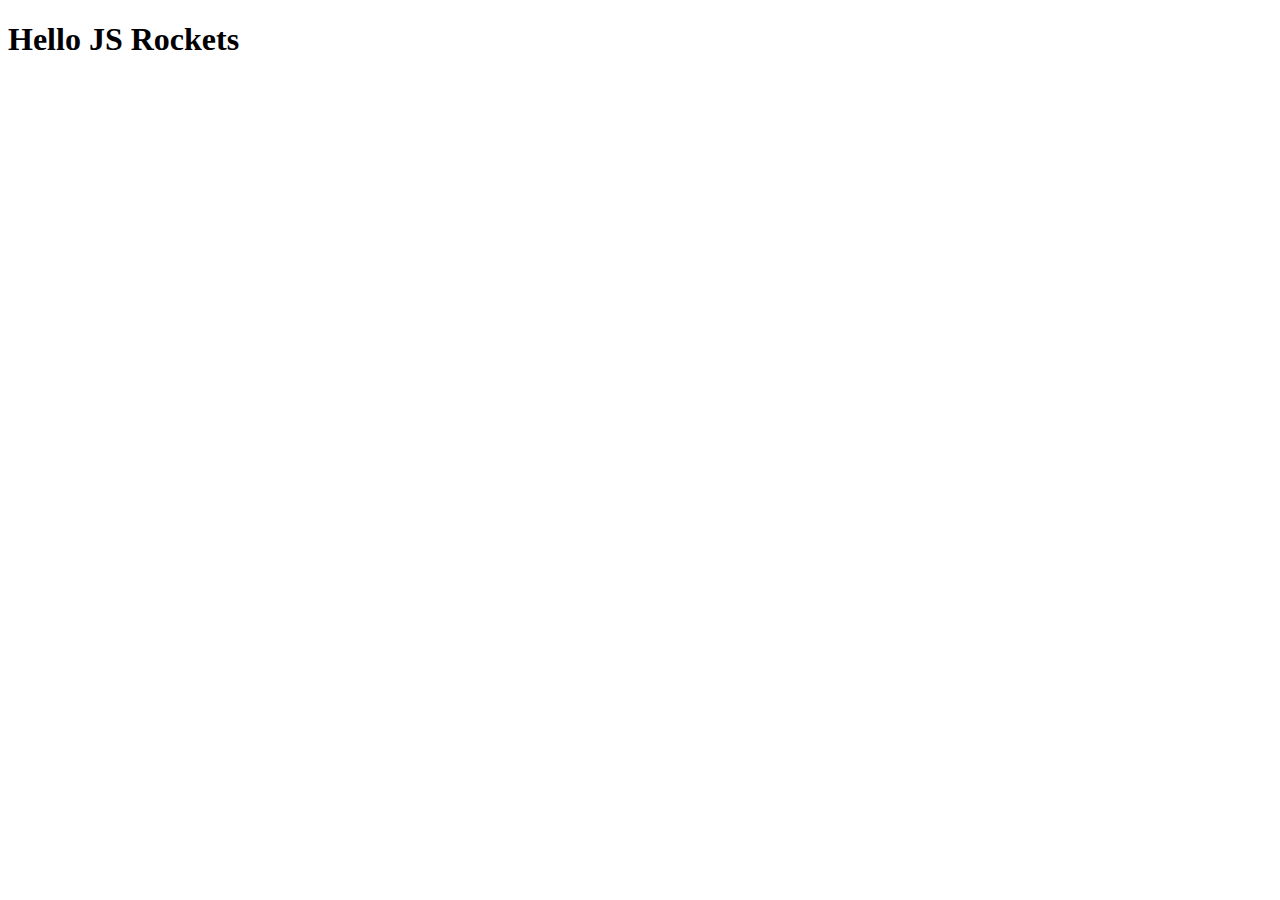
==== index.html @ 8ef63273 "Added index.html" ====
<!DOCTYPE html>
<html lang="en">
<head>
  <meta charset="UTF-8">
  <title>JS Rockets</title>
  <script type="text/javascript">
      console.log('hello there friends!')
  </script>
</head>
<body>
  <h1>Hello JS Rockets</h1> 
</body>
</html>
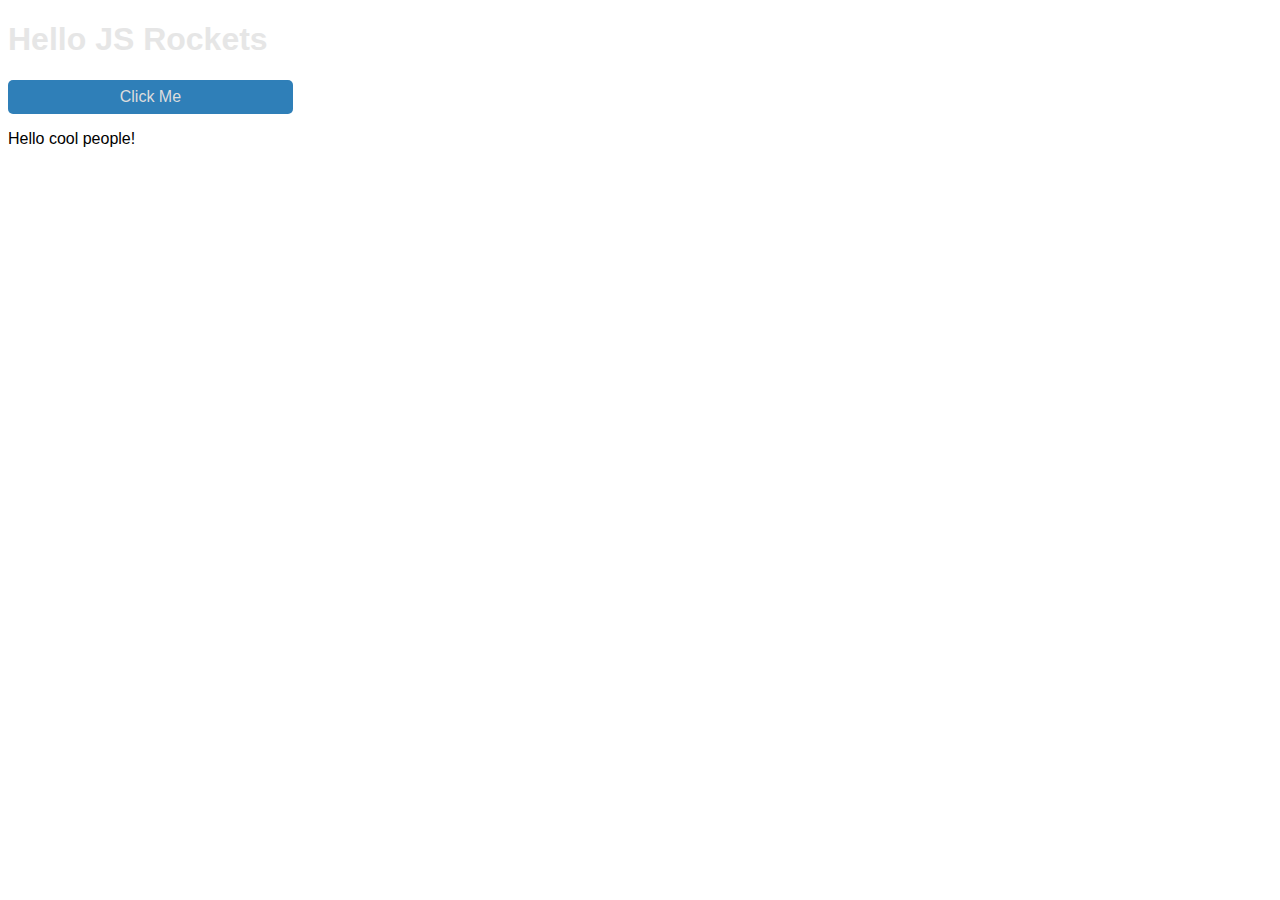
==== commit 5458963a: "Made rocket and wired it up." ====
--- a/index.html
+++ b/index.html
@@ -3,11 +3,20 @@
 <head>
   <meta charset="UTF-8">
   <title>JS Rockets</title>
-  <script type="text/javascript">
-      console.log('hello there friends!')
-  </script>
+
+  <script type="text/javascript" src="js/script.js"></script>
+  <link rel="stylesheet" type="text/css" href="css/style.css">
+
 </head>
 <body>
+
   <h1>Hello JS Rockets</h1> 
+  <a class="btn" href="#" onclick="doCoolStuff();">Click Me</a>
+
+  <div class="cool" id="cool">
+    <p>Hello cool people!</p>
+  </div>
+
 </body>
-</html>+</html>
+
--- a/css/style.css
+++ b/css/style.css
@@ -0,0 +1,102 @@
+body {
+  font-family: sans-serif;
+}
+
+h1 {
+  color: #e6e6e6;
+}
+
+.left {
+  padding: 2em 2em; 
+  position: fixed;
+  width: 50%;
+  height: 100%;
+  top: 0;
+  left: 0;
+  background-color: #4C4C4C;
+}
+
+.right {
+  position: fixed;
+  width: 50%;
+  height: 100%;
+  top: 0;
+  right: 0;
+  background-color: #E6E6E6;
+
+}
+
+.btn {
+  display: block;
+  width: 20%;
+  text-decoration: none;
+  background-color: #2F7FB8;
+  color: #ddd;
+  padding: .5em 1em;
+  text-align: center;
+  border-radius: 5px;
+  transition: background-color ease-in .1s;
+}
+
+.btn:hover {
+  background-color: #235B84;
+}
+
+.rocket {
+  position: absolute;
+  left: 50%;
+  bottom: 2em;
+  width: 4em;
+  height: 12em;
+  background-color: #2F7FB8;
+  transition: bottom ease-out 2s;
+
+}
+
+body.l-state3 .rocket,
+body.l-state4 .rocket {
+  bottom: 1000px;
+}
+
+.ground {
+  position: absolute;
+  bottom: 0; 
+  left: 0;
+  width: 100%;
+  height: 2.5em;
+  background-color: #008000;
+  
+}
+
+/*Lauch States*/
+
+.state1,
+.state2, 
+.state3, 
+.state4,
+.state5 {
+  display: none;
+}
+
+body.l-state1 .state1{display: block;}
+body.l-state2 .state2{display: block;}
+body.l-state3 .state3{display: block;}
+body.l-state4 .state4{display: block;}
+body.l-state5 .state5{display: block;}
+
+
+
+
+
+
+
+
+
+
+
+
+
+
+
+
+
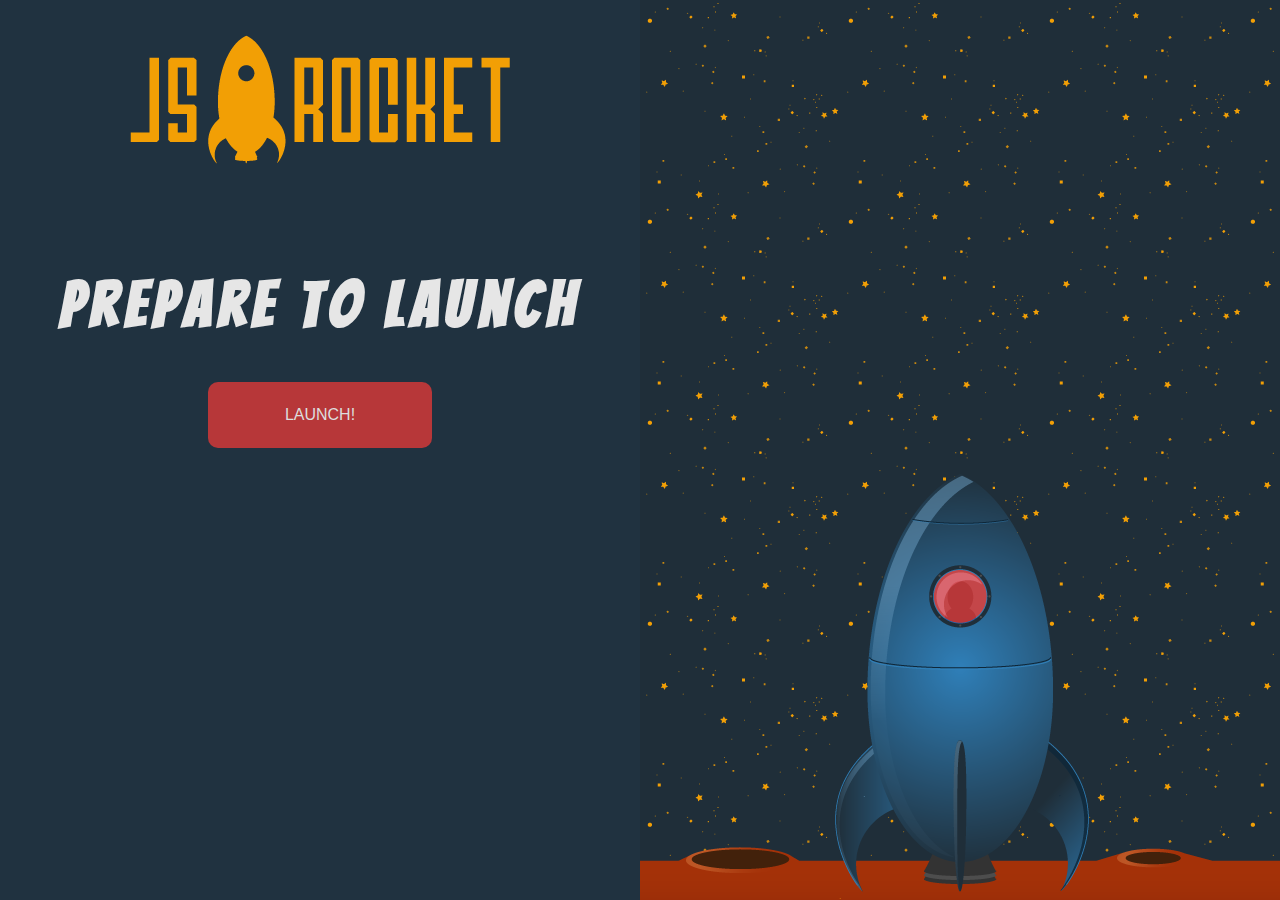
==== commit 9ce6d34a: "Added a logo and improved some of the launch mechanics." ====
--- a/index.html
+++ b/index.html
@@ -2,21 +2,57 @@
 <html lang="en">
 <head>
   <meta charset="UTF-8">
-  <title>JS Rockets</title>
+  <title>JS Rocket Launch</title>
 
-  <script type="text/javascript" src="js/script.js"></script>
   <link rel="stylesheet" type="text/css" href="css/style.css">
+  <script type="text/javascript" src="js/rockets.js"></script>
+  <link href='https://fonts.googleapis.com/css?family=Bangers' rel='stylesheet' type='text/css'>
 
 </head>
-<body>
 
-  <h1>Hello JS Rockets</h1> 
-  <a class="btn" href="#" onclick="doCoolStuff();">Click Me</a>
+<body class="l-state1">
 
-  <div class="cool" id="cool">
-    <p>Hello cool people!</p>
+  <div class="left">
+
+  <div class="header">
+    <a href="#" class="logo"><img src="img/jsrocket_logo.png" alt="JS Rocket"></a>
   </div>
 
+    <div class="state1">
+      <h1>Prepare to Launch</h1>
+      <a href="#" class="btn" onclick="changeState(2);">Launch!</a>
+    </div>
+
+    <div class="state2">
+      <h1 id="countDown">10</h1>
+      <a href="#" class="btn" onclick="changeState(1);">Abort!</a>
+    </div>
+
+    <div class="state3">
+      <h1>Lift off!</h1>
+    </div>
+
+    <div class="state4">
+      <h1>Well Done!</h1>
+      <a href="#" class="btn" onclick="changeState(1);">Do it again!</a>
+    </div>
+
+    <div class="state5">
+      <h1>Oh No!!!</h1>
+      <a href="#" class="btn" onclick="changeState(1);">Try again!</a>
+    </div>
+
+
+  </div>
+
+
+  <div class="right">
+    <div class="ground"></div>
+    <div class="rocket">
+      
+    </div>
+  </div>
+
+
 </body>
-</html>
-
+</html>--- a/css/style.css
+++ b/css/style.css
@@ -1,19 +1,22 @@
 body {
-  font-family: sans-serif;
+  font-family: Helvetica, Arial, sans-serif;
+  text-align: center;
 }
 
 h1 {
   color: #e6e6e6;
+  font-family: 'Bangers', cursive;
+  font-size: 4em;
+  letter-spacing: 0.1em
 }
 
 .left {
-  padding: 2em 2em; 
   position: fixed;
   width: 50%;
   height: 100%;
   top: 0;
   left: 0;
-  background-color: #4C4C4C;
+  background-color: #203240;
 }
 
 .right {
@@ -22,49 +25,75 @@
   height: 100%;
   top: 0;
   right: 0;
-  background-color: #E6E6E6;
+  background: url(../img/stars.png) repeat 0 0;
+
+}
+
+div.header {
+  padding-top: 1.5em;
+  padding-bottom: 3em;
 
 }
 
 .btn {
-  display: block;
-  width: 20%;
+  display: inline-block;
+  width: 25%;
+  padding: 1.5em 2em;
   text-decoration: none;
-  background-color: #2F7FB8;
+  text-transform: uppercase;
+  background-color: #B73739;
   color: #ddd;
-  padding: .5em 1em;
   text-align: center;
-  border-radius: 5px;
-  transition: background-color ease-in .1s;
+  border-radius: 10px;
+  transition: background-color ease-in-out .5s;
 }
 
 .btn:hover {
-  background-color: #235B84;
+  background-color: #C44649;
 }
 
 .rocket {
   position: absolute;
   left: 50%;
-  bottom: 2em;
-  width: 4em;
-  height: 12em;
-  background-color: #2F7FB8;
-  transition: bottom ease-out 2s;
+  bottom: -2em;
+  width: 262px;
+  height: 460px;
+  margin-left: -130.5px;
+  background: url(../img/rocket_state1.png) no-repeat 0 0;
+  transition: bottom ease-in 2s;
 
 }
 
+body.l-state1 .rocket{
+  transition: none;
+}
+
+body.l-state2 .rocket {
+  background: url(../img/rocket_state2.png) no-repeat 0 0;
+}
+
+
 body.l-state3 .rocket,
 body.l-state4 .rocket {
-  bottom: 1000px;
+  bottom: 800px;
+  background: url(../img/rocket_state3.png) no-repeat 0 0;
+}
+
+body.l-state5 .rocket {
+  width: 577px;
+  height: 579px;
+  margin-left: -288.5px;
+  background: url(../img/boom.png) no-repeat 0 0;
+  bottom: 4em;
 }
 
 .ground {
   position: absolute;
-  bottom: 0; 
+  bottom: 0;
   left: 0;
   width: 100%;
-  height: 2.5em;
-  background-color: #008000;
+  height: 60px;
+  background: url(../img/ground.png) repeat 0 0;
   
 }
 
